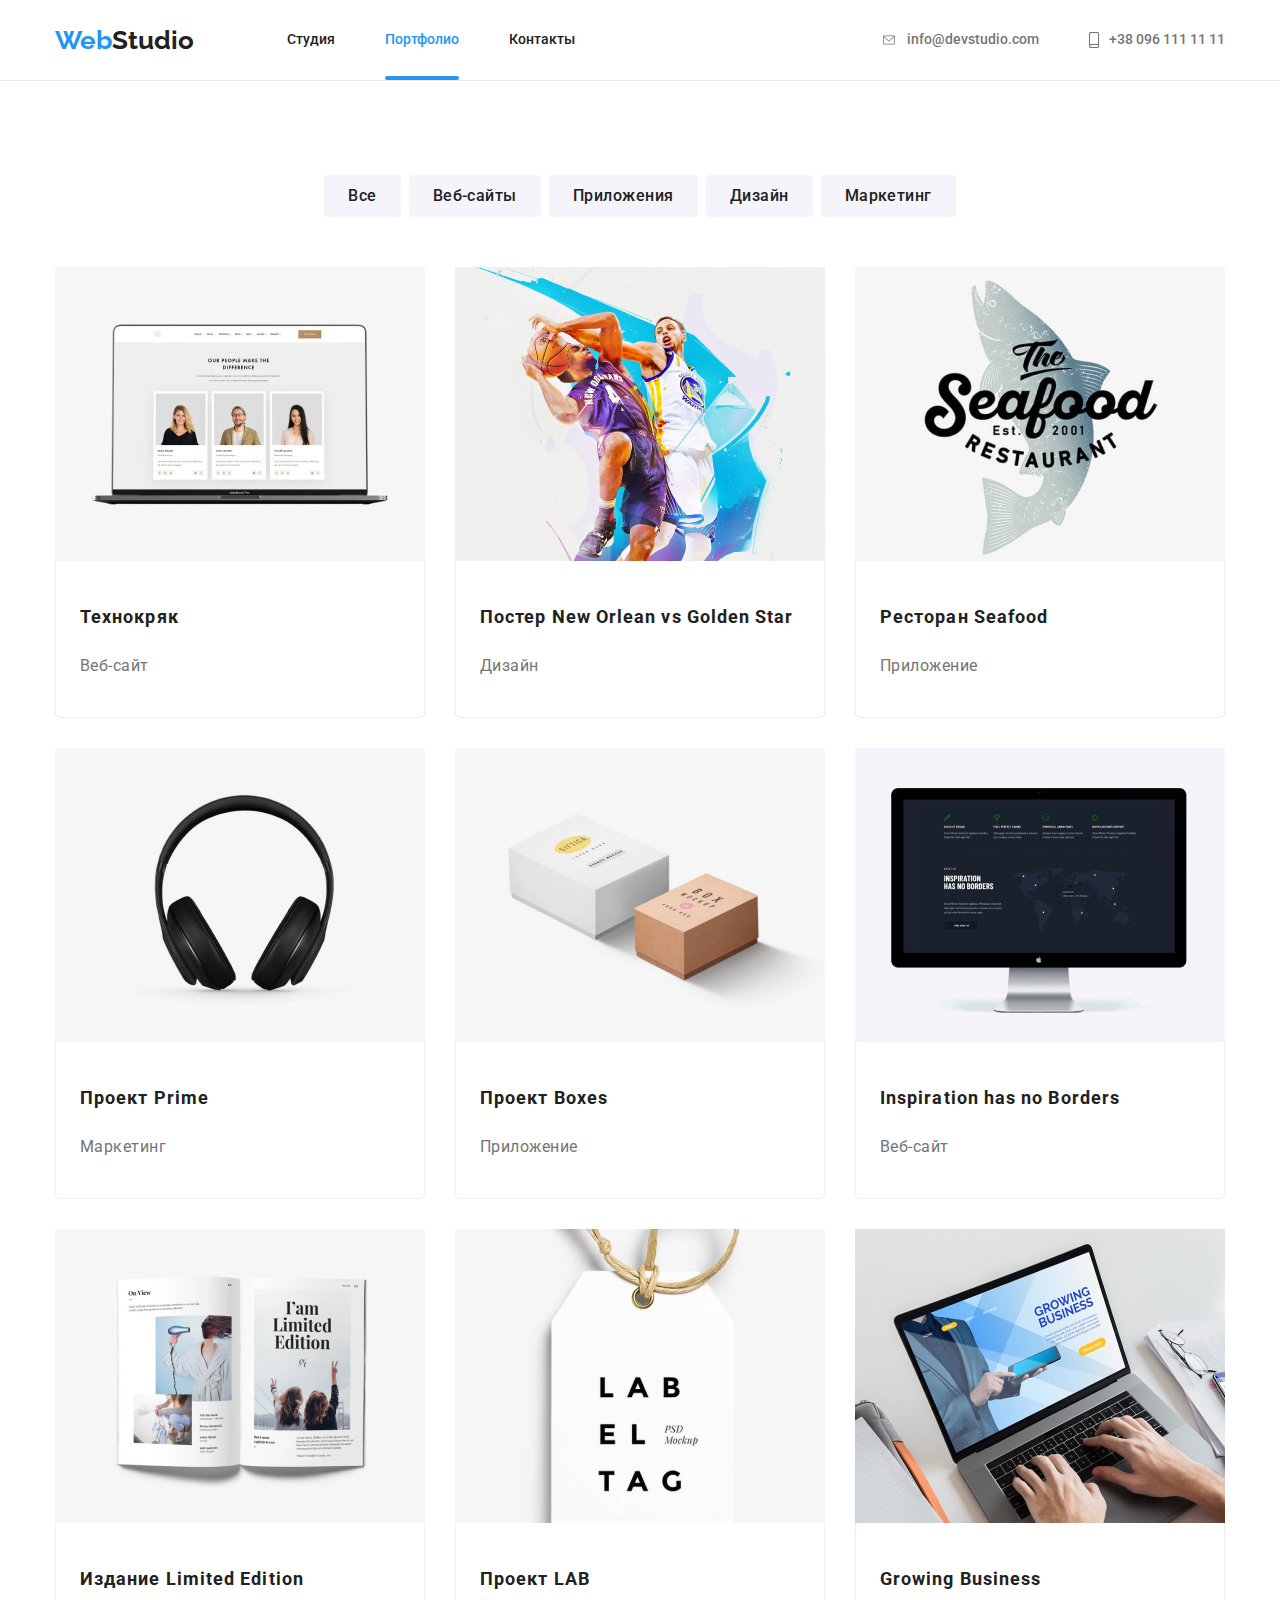
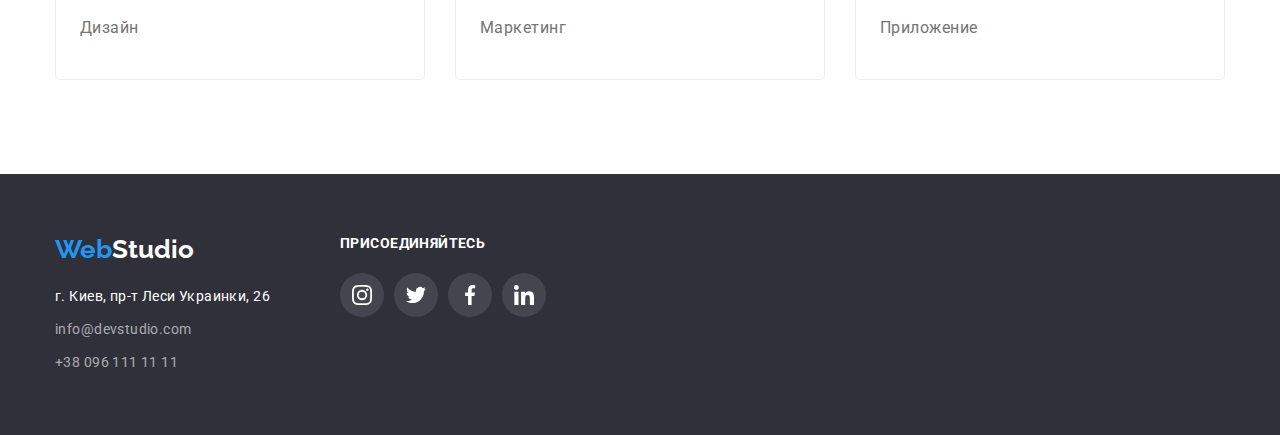
==== portfolio.html @ c96babc4 "add all files from goit-markup-hw-05" ====
<!DOCTYPE html>
<html lang="ru">
<head>
    <meta charset="UTF-8">
    <meta name="viewport" content="width=device-width, initial-scale=1.0">
    <title>Document</title>
    <link rel="preconnect" href="https://fonts.gstatic.com">
    <link rel="preconnect" href="https://fonts.gstatic.com">
    <link href="https://fonts.googleapis.com/css2?family=Raleway:wght@700&family=Roboto:wght@400;500;700;900&display=swap"
        rel="stylesheet">
        <link rel="stylesheet" href="https://cdnjs.cloudflare.com/ajax/libs/modern-normalize/0.6.0/modern-normalize.min.css">
    <link rel="stylesheet" href="./css/style.css">
</head>
<body>

    <!-- Шапка сайта -->
    <header>
        <div class="container">
        <nav class="main-nav">
            <a href="" class="logo"><span class="logo-web">Web</span>Studio</a>
            <ul class="list-nav">
                <li class="item"><a href="./index.html" class="link transition">Студия</a></li>
                <li class="item"><a href="./portfolio.html" class="link transition current">Портфолио</a></li>
                <li class="item"><a href="" class="link transition">Контакты</a></li>
            </ul>
            <ul class="contact-nav">
              <li class="item">
                <a href="info@devstudio.com" class="link transition">
                  <svg class="envelope-icon">
                    <use href="./images/symbol-defs-1.svg#icon-envelope-hover"></use>
                  </svg>
                  <p class="contact-name">info@devstudio.com</p>
                </a>
              </li>
              <li class="item">
                <a href="tel:+380961111111" class="link transition">
                  <svg class="smartphone-icon">
                    <use href="./images/symbol-defs-1.svg#icon-smartphone"></use>
                  </svg>
                  <p class="contact-name">+38 096 111 11 11</p>
                </a>
              </li>
            </ul>
        </nav>
        </div>
    </header>

 <main>

 <!-- Section Hero Portfolio -->
  <section class="portfolio-hero">
    <!-- <h1></h1> -->
    <div class="container">
      <ul class="portfolio-list-button">
        <li class="button-item">
            <button type="button" class="button-portfolio transition">Все</button>
        </li>
        <li class="button-item">
            <button type="button" class="button-portfolio transition">Веб-сайты</button>
        </li>
        <li class="button-item">
            <button type="button" class="button-portfolio transition">Приложения</button>
        </li>
        <li class="button-item">
            <button type="button" class="button-portfolio transition">Дизайн</button>
        </li>
        <li class="button-item">
            <button type="button" class="button-portfolio transition">Маркетинг</button>
        </li>
      </ul>

      <ul class="portfolio-list">
        <li class="portfolio-item transition">
           <div class="card">
             <a href="" class="link-portfolio">
                  <div class="portfolio-thumb">
                    <img class="card-image" src="./images/img-1.jpg" alt="" width="370">
                    <div class="portfolio-overlay transition">
                      <p class="text-overlay">
                        Технокряк это современная
                        площадка распространения
                        коронавируса. Компании
                        используют эту платформу для
                        цифрового шпионажа и атак на
                        защищённые сервера конкурентов.
                      </p>
                    </div>
                  </div>
                <div class="card-content">
                  <h3 class="portfolio-title">Технокряк</h3>
                  <p class="portfolio-description">Веб-сайт</p>
                </div>
             </a>
           </div>
        </li>
        <li class="portfolio-item transition">
            <div class="card">
            <a href="" class="link-portfolio">
              <div class="portfolio-thumb">
                <img class="card-image" src="./images/img-2.jpg" alt="" width="370">
                <div class="portfolio-overlay transition">
                  <p class="text-overlay">
                    Технокряк это современная
                    площадка распространения
                    коронавируса. Компании
                    используют эту платформу для
                    цифрового шпионажа и атак на
                    защищённые сервера конкурентов.
                  </p>
                </div>
              </div>
            <div class="card-content">
              <h3 class="portfolio-title">Постер New Orlean vs Golden Star</h3>
              <p class="portfolio-description">Дизайн</p>
            </div>
            </a>
            </div>
        </li>
        <li class="portfolio-item transition">
            <div class="card">
            <a href="" class="link-portfolio">
              <div class="portfolio-thumb">
                <img class="card-image" src="./images/img-3.jpg" alt="" width="370">
                <div class="portfolio-overlay transition">
                  <p class="text-overlay">
                    Технокряк это современная
                    площадка распространения
                    коронавируса. Компании
                    используют эту платформу для
                    цифрового шпионажа и атак на
                    защищённые сервера конкурентов.
                  </p>
                </div>
              </div>
            <div class="card-content">
              <h3 class="portfolio-title">Ресторан Seafood</h3>
              <p class="portfolio-description">Приложение</p>
            </div>
            </a>
            </div>
        </li>
        <li class="portfolio-item transition">
            <div class="card">
              <a href="" class="link-portfolio">
                <div class="portfolio-thumb">
                  <img class="card-image" src="./images/img-4.jpg" alt="" width="370">
                  <div class="portfolio-overlay transition">
                     <p class="text-overlay">
                        Технокряк это современная
                        площадка распространения
                        коронавируса. Компании
                        используют эту платформу для
                        цифрового шпионажа и атак на
                        защищённые сервера конкурентов.
                     </p>
                  </div>
               </div>
            <div class="card-content">
              <h3 class="portfolio-title">Проект Prime</h3>
              <p class="portfolio-description">Маркетинг</p>
            </div>
            </a>
            </div>
        </li>
        <li class="portfolio-item transition">
            <div class="card">
            <a href="" class="link-portfolio">
            <div class="portfolio-thumb">
              <img class="card-image" src="./images/img-5.jpg" alt="" width="370">
              <div class="portfolio-overlay transition">
                <p class="text-overlay">
                  Технокряк это современная
                  площадка распространения
                  коронавируса. Компании
                  используют эту платформу для
                  цифрового шпионажа и атак на
                  защищённые сервера конкурентов.
                </p>
              </div>
            </div>
            <div class="card-content">
              <h3 class="portfolio-title">Проект Boxes</h3>
              <p class="portfolio-description">Приложение</p>
            </div>
            </a>
            </div>
        </li>
        <li class="portfolio-item transition">
            <div class="card">
            <a href="" class="link-portfolio">
            <div class="portfolio-thumb">
              <img class="card-image" src="./images/img-6.jpg" alt="" width="370">
              <div class="portfolio-overlay transition">
                <p class="text-overlay">
                  Технокряк это современная
                  площадка распространения
                  коронавируса. Компании
                  используют эту платформу для
                  цифрового шпионажа и атак на
                  защищённые сервера конкурентов.
                </p>
              </div>
            </div>
            <div class="card-content">
              <h3 class="portfolio-title">Inspiration has no Borders</h3>
              <p class="portfolio-description">Веб-сайт</p>
            </div>
            </a>
            </div>
        </li>
        <li class="portfolio-item transition">
            <div class="card">
            <a href="" class="link-portfolio">
              <div class="portfolio-thumb">
                <img class="card-image" src="./images/img-7.jpg" alt="" width="370">
                <div class="portfolio-overlay transition">
                  <p class="text-overlay">
                    Технокряк это современная
                    площадка распространения
                    коронавируса. Компании
                    используют эту платформу для
                    цифрового шпионажа и атак на
                    защищённые сервера конкурентов.
                  </p>
                </div>
              </div>
            <div class="card-content">
              <h3 class="portfolio-title">Издание Limited Edition</h3>
              <p class="portfolio-description">Дизайн</p>
            </div>
            </a>
            </div>
        </li>
        <li class="portfolio-item transition">
            <div class="card">
            <a href="" class="link-portfolio">
              <div class="portfolio-thumb">
                <img class="card-image" src="./images/img-8.jpg" alt="" width="370">
                <div class="portfolio-overlay transition">
                  <p class="text-overlay">
                    Технокряк это современная
                    площадка распространения
                    коронавируса. Компании
                    используют эту платформу для
                    цифрового шпионажа и атак на
                    защищённые сервера конкурентов.
                  </p>
                </div>
              </div>
            <div class="card-content">
              <h3 class="portfolio-title">Проект LAB</h3>
              <p class="portfolio-description">Маркетинг</p>
            </div>
            </a>
            </div>
        </li>
        <li class="portfolio-item transition">
            <div class="card">
            <a href="" class="link-portfolio">
            <div class="portfolio-thumb">
              <img class="card-image" src="./images/img-9.jpg" alt="" width="370">
              <div class="portfolio-overlay transition">
                <p class="text-overlay">
                  Технокряк это современная
                  площадка распространения
                  коронавируса. Компании
                  используют эту платформу для
                  цифрового шпионажа и атак на
                  защищённые сервера конкурентов.
                </p>
              </div>
            </div>
            <div class="card-content">
              <h3 class="portfolio-title">Growing Business</h3>
              <p class="portfolio-description">Приложение</p>
            </div>
            </a>
            </div>
        </li>
      </ul>
    </div>
</section>
 </main>

<!-- Футер -->
<footer class="footer">
  <div class="container footer-container">
    <div>
      <a href="" class="logo"><span class="logo-web">Web</span><span class="logo-studio">Studio</span>
      </a>
      <address class="address">
        <ul class="address-footer">
          <li class="contact-address">
            <p>г. Киев, пр-т Леси Украинки, 26</p>
          </li>
          <li class="footer-mail"><a href="">info@devstudio.com</a></li>
          <li><a href="">+38 096 111 11 11</a></li>
        </ul>
      </address>
    </div>
    <div class="footer-socials">
      <b class="join">Присоединяйтесь</b>
      <ul class="social-list">
        <li class="social-item">
          <a class="social-link transition" href="">
            <svg class="social-icon">
              <use href="./images/symbol-defs-1.svg#icon-instagram-2"></use>
            </svg>
          </a>
        </li>
        <li class="social-item">
          <a class="social-link transition" href="">
            <svg class="social-icon">
              <use href="./images/symbol-defs-1.svg#icon-twitter-2"></use>
            </svg>
          </a>
        </li>
        <li class="social-item">
          <a class="social-link transition" href="">
            <svg class="social-icon">
              <use href="./images/symbol-defs-1.svg#icon-facebook-1"></use>
            </svg>
          </a>
        </li>
        <li class="social-item">
          <a class="social-link transition" href="">
            <svg class="social-icon">
              <use href="./images/symbol-defs-1.svg#icon-linkedin-1"></use>
            </svg>
          </a>
        </li>
      </ul>
    </div>
  </div>
</footer>
</body>
</html>
---- css/style.css ----
:root {
  /* background */
  --primary-white-color: #ffffff;
  --c-dark-color: #2f303a;
  --c-light-grey-color: #f5f4fa;
  --link-accent-color: var(--accent-color);
  --social-icon-color: rgb(255, 255, 255, 0.1);
  --overlay-accent-color: rgba(33, 150, 243, 0.9);
  --backdrop-grey-color: rgb(47, 48, 58, 0.5);

  /* text */
  --primary-text-color: #212121;
  --title-text-color: #757575;
  --accent-color: #2196f3;
  --text-white-color: var(--primary-white-color);
  --text-black-color: #000000;
  --text-dark-color: rgb(255, 255, 255, 0.6);
  --main-icon-color: #afb1b8;
  --overlay-white-color: var(--primary-white-color);
  --section-work-color: rgba(47, 48, 58, 0.8);
}

/* Утилиты */

body {
  background-color: var(--primary-white-color);
  color: var(--primary-text-color);
  font-family: "Roboto", sans-serif;
}

a {
  color: inherit;
  text-decoration: none;
}

.transition {
  transition: color 250ms cubic-bezier(0.4, 0, 0.2, 1);
}

.container {
  width: 1200px;
  padding-left: 15px;
  padding-right: 15px;
  margin-left: auto;
  margin-right: auto;
  margin: 0 auto;
}

ul {
  padding: 0;
  margin: 0;
  list-style: none;
}

/* logo */

.logo {
  color: var(--primary-black-color);
  font-family: "Raleway", sans-serif;
  font-weight: 700;
  font-size: 26px;
  line-height: 1.19;
}

.logo-web {
  color: var(--accent-color);
}

.logo-studio {
  color: var(--text-white-color);
}

/* header */

.main-nav {
  display: flex;
  align-items: center;
}

.link {
  display: flex;
  align-items: center;
  padding-top: 32px;
  padding-bottom: 32px;
  font-weight: 500;
  font-size: 14px;
  line-height: 1.14;
}

.list-nav {
  display: flex;
  margin-left: 93px;
}

.list-nav .item:not(:last-child) {
  margin-right: 50px;
}

.contact-nav {
  display: flex;
  margin-left: auto;
  color: var(--title-text-color);
}

.contact-nav .item + .item {
  margin-left: 50px;
}

.link:hover,
.link:focus {
  color: var(--accent-color);
}

.list-nav .link.current {
  color: var(--accent-color);
}

.current {
  position: relative;
}

.current::after {
  content: "";
  position: absolute;
  left: 0;
  bottom: 0;
  width: 100%;
  height: 4px;
  background-color: var(--accent-color);
  border-radius: 2px;
}

.envelope-icon {
  margin-right: 10px;
  fill: currentColor;
  width: 16px;
  height: 12px;
}

.smartphone-icon {
  margin-right: 10px;
  fill: currentColor;
  width: 10px;
  height: 16px;
}

.contact-name {
  margin: 0;
}

/* Section Hero */

.section-hero {
  max-width: 1600px;
  height: 600px;
  padding: 200px 0;
  margin-left: auto;
  margin-right: auto;
  background-color: var(--c-dark-color);
  background-image: linear-gradient(
      to right,
      rgba(47, 48, 58, 0.4),
      rgba(47, 48, 58, 0.4)
    ),
    url("../images/Img31.jpg");
  background-repeat: no-repeat;
  background-position: center;
  background-size: cover;
  text-align: center;
}

.title-hero {
  margin-bottom: 30px;
  margin-top: 0;
  color: var(--text-white-color);
  font-weight: 900;
  font-size: 44px;
  line-height: 1.36;
  text-align: center;
  text-transform: uppercase;
  letter-spacing: 0.06em;
}

/* Section features */

.features {
  display: flex;
  padding-top: 94px;
  padding-bottom: 94px;
}

.container-icon {
  margin-bottom: 30px;
  padding: 25px 100px;
  height: 120px;
  background-color: var(--c-light-grey-color);
  border-radius: 4px;
}

.icon-feature {
  width: 70px;
  height: 70px;
  margin: 0;
}

.features .feature-item {
  width: 270px;
}

.features .feature-item:not(:last-child) {
  margin-right: 30px;
}

.title-feature {
  margin-top: 0;
  margin-bottom: 10px;
  font-weight: 700;
  font-size: 14px;
  line-height: 1.14;
  letter-spacing: 0.03em;
  text-transform: uppercase;
}

.feature-description {
  margin-top: 10px;
  color: var(--title-text-color);
  font-size: 14px;
  line-height: 1.71;
  letter-spacing: 0.03em;
}

/* Section Чем мы занимаемся */

.title-section-work {
  margin-bottom: 50px;
  margin-top: 0;
  font-weight: 700;
  font-size: 36px;
  line-height: 1.17;
  text-align: center;
  letter-spacing: 0.03em;
}

.list-work {
  display: flex;
  align-items: center;
  padding-bottom: 94px;
}

.item-work {
  position: relative;
}

.list-work .item-work:not(:last-child) {
  margin-right: 30px;
}

.text-work {
  position: absolute;
  bottom: 0;
  margin: 0;
  padding-top: 27px;
  padding-bottom: 27px;
  height: 70px;
  width: 100%;
  font-weight: 700;
  font-size: 14px;
  line-height: 1.14;
  text-align: center;
  letter-spacing: 0.03em;
  text-transform: uppercase;

  color: var(--text-white-color);
  background-color: var(--section-work-color);
}

/* Section our team */

.team {
  background-color: var(--c-light-grey-color);
}

.title-section {
  margin-bottom: 50px;
  margin-top: 0;
  padding-top: 94px;
  font-weight: 700;
  font-size: 36px;
  line-height: 1.17;
  text-align: center;
  letter-spacing: 0.03em;
}

.team-list {
  display: flex;
  align-items: center;
  padding-bottom: 94px;
}

.team-list .team-item:not(:last-child) {
  margin-right: 30px;
}

.team-item {
  padding-bottom: 30px;
  height: 428px;
  background-color: var(--primary-white-color);
  box-shadow: 0px 1px 3px rgba(0, 0, 0, 0.12), 0px 1px 1px rgba(0, 0, 0, 0.14),
    0px 2px 1px rgba(0, 0, 0, 0.2);
}

.title-team {
  margin-top: 30px;
  margin-bottom: 10px;
  font-weight: 500;
  font-size: 16px;
  line-height: 1.19;
  letter-spacing: 0.03em;
  text-align: center;
}

.team-profession {
  margin-top: 0;
  color: var(--title-text-color);
  font-size: 16px;
  line-height: 1.19;
  letter-spacing: 0.03em;
  text-align: center;
}

.button {
  display: inline-block;
  padding: 10px 32px;
  background-color: var(--accent-color);
  color: var(--text-white-color);
  font-weight: 700;
  font-size: 16px;
  line-height: 1.87;
  letter-spacing: 0.06em;
  border-radius: 4px;
  border: none;
  cursor: pointer;
}

/* Modal */

.backdrop {
  position: fixed;
  top: 0;
  left: 0;
  width: 100%;
  height: 100%;
  background-color: var(--backdrop-grey-color);

  opacity: 1;
  transition: opacity 250ms cubic-bezier(0.4, 0, 0.2, 1);
}

.backdrop.is-hidden {
  opacity: 0;
  pointer-events: none;
}

.backdrop.is-hidden .modal {
  transform: translate(-50%, -50%) scale(0.9);
}

.modal {
  position: absolute;
  top: 50%;
  left: 50%;

  min-width: 528px;
  min-height: 581px;
  background-color: var(--primary-white-color);
  box-shadow: 0px 1px 3px rgba(0, 0, 0, 0.12), 0px 1px 1px rgba(0, 0, 0, 0.14),
    0px 2px 1px rgba(0, 0, 0, 0.2);
  border-radius: 4px;

  transform: translate(-50%, -50%) scale(1);
  transition: transform 250ms cubic-bezier(0.4, 0, 0.2, 1);
}

.button-close {
  position: absolute;
  top: 8px;
  right: 8px;
  width: 30px;
  height: 30px;
  background-color: var(--primary-white-color);
  border: 1px solid rgba(0, 0, 0, 0.1);
  border-radius: 50%;
  cursor: pointer;
}

.list-team-icon {
  display: flex;
  margin-left: 32px;
  margin-right: 32px;
  margin-bottom: 30px;
}

.list-team-icon .list-icon:not(:last-child) {
  margin-right: 10px;
}

.list-icon {
  width: 44px;
  height: 44px;
}

.link-icon {
  display: flex;
  align-items: center;
  justify-content: center;
  width: 44px;
  height: 44px;
  border-radius: 50%;
}

.link-icon {
  background-color: var(--primary-white-color);
  fill: var(--main-icon-color);
  transition-property: background-color;
}

.link-icon:hover,
.link-icon:focus {
  background-color: var(--link-accent-color);
  fill: var(--text-white-color);
}

.team-icon {
  width: 20px;
  height: 20px;
}

/* Clients Section */

.client-list {
  display: flex;
  padding-bottom: 94px;
}

.client-item {
  width: 170px;
  height: 90px;
}

.client-item:not(:last-child) {
  margin-right: 30px;
}

.client-link {
  display: flex;
  justify-content: center;
  align-items: center;
  border: 1px solid #afb1b8;
  box-sizing: border-box;
  border-radius: 4px;
  height: 100%;
  fill: var(--main-icon-color);
  transition-property: border-color;
}

.client-link:hover,
.client-link:focus {
  fill: var(--accent-color);
  border-color: var(--accent-color);
}

/* Footer */

.footer {
  background-color: var(--c-dark-color);
  padding-top: 60px;
  padding-bottom: 60px;
}

.footer-container {
  display: flex;
}

.address {
  display: flex;
  flex-direction: column;
}

.address-footer {
  color: var(--text-dark-color);
  font-style: normal;
  font-size: 14px;
  line-height: 1.71;
  letter-spacing: 0.03em;
}

.contact-address {
  margin-top: 20px;
  margin-bottom: 9px;
  color: var(--text-white-color);
}

.contact-address p {
  margin: 0;
}

.footer-mail {
  margin-bottom: 9px;
}

.footer-socials {
  margin-left: 70px;
}

.social-link {
  display: flex;
  align-items: center;
  justify-content: center;
  width: 44px;
  height: 44px;
  border-radius: 50%;
  background-color: var(--social-icon-color);
  transition-property: background-color;
}

.social-link:hover,
.social-link:focus {
  background-color: var(--link-accent-color);
}

.join {
  font-family: Roboto;
  font-style: normal;
  font-weight: 700;
  font-size: 14px;
  line-height: 1.14;
  letter-spacing: 0.03em;
  text-transform: uppercase;
  color: var(--text-white-color);
}

.social-list {
  display: flex;
  margin-top: 20px;
}

.social-list .social-item:not(:last-child) {
  margin-right: 10px;
}

.social-item {
  width: 44px;
  height: 44px;
}

.social-icon {
  width: 20px;
  height: 20px;
}

/* Section Hero Portfolio */

.portfolio-hero {
  padding-top: 94px;
  border-top: 1px solid #ececec;
}

.portfolio-list {
  display: flex;
  flex-wrap: wrap;
  padding-bottom: 94px;
}

.portfolio-item {
  width: calc((100% - 60px) / 3);
  margin-right: 30px;
  margin-bottom: 30px;
  transition-property: box-shadow;
}

.portfolio-item:hover,
.portfolio-item:focus {
  box-shadow: 0px 1px 1px rgba(0, 0, 0, 0.12), 0px 4px 4px rgba(0, 0, 0, 0.06),
    1px 4px 6px rgba(0, 0, 0, 0.16);
}

.portfolio-item:nth-child(3n) {
  margin-right: 0;
}

.portfolio-item:nth-last-child(-n + 3) {
  margin-bottom: 0;
}

.link-portfolio {
  display: block;
}

.portfolio-title {
  margin-bottom: 4px;
  color: var(--primary-text-color);
  font-weight: 700;
  font-size: 18px;
  line-height: 2;
  letter-spacing: 0.06em;
}

.portfolio-description {
  color: var(--title-text-color);
  font-weight: 400;
  font-size: 16px;
  line-height: 1.88;
  letter-spacing: 0.03em;
}

/* Button Portfolio */

.portfolio-list-button {
  display: flex;
  justify-content: center;
  margin-bottom: 50px;
}

.button-portfolio {
  padding: 6px 22px;
  background-color: var(--c-light-grey-color);
  color: var(--primary-text-color);
  font-family: inherit;
  font-weight: 500;
  font-size: 16px;
  line-height: 1.62;
  letter-spacing: 0.03em;
  border-radius: 4px;
  border-color: transparent;
  transition-property: background-color;
}

.button-portfolio:hover,
.button-portfolio:focus {
  background-color: var(--accent-color);
  color: var(--text-white-color);
}

.portfolio-list-button .button-item:not(:last-child) {
  margin-right: 8px;
}

/* Card */

.card {
  width: 370px;
  border-top-left-radius: 5px;
  border-top-right-radius: 5px;
}

.portfolio-thumb {
  position: relative;
  overflow: hidden;
}

.portfolio-overlay {
  position: absolute;
  top: 0;
  left: 0;
  width: 100%;
  height: 100%;
  background-color: var(--overlay-accent-color);
  transform: translateY(100%);
  opacity: 0;
  transition-property: transform;
}

.portfolio-overlay:hover {
  opacity: 1;
}

.card:hover .portfolio-overlay {
  transform: translateY(0);
  opacity: 1;
}

.text-overlay {
  display: flex;
  padding: 63px 24px;
  font-family: Roboto;
  font-style: normal;
  font-weight: 400;
  font-size: 18px;
  line-height: 1.55;
  letter-spacing: 0.03em;
  color: var(--overlay-white-color);

  position: absolute;
  transition: transform 250ms cubic-bezier(0.4, 0, 0.2, 1);
}

.card-image {
  display: block;
}

.card-content {
  padding: 20px 24px;
  background-color: var(--primary-white-color);
  border-bottom: 1px solid #eeeeee;
  border-left: 1px solid #eeeeee;
  border-right: 1px solid #eeeeee;
  box-sizing: border-box;
  border-bottom-right-radius: 5px;
  border-bottom-left-radius: 5px;
}
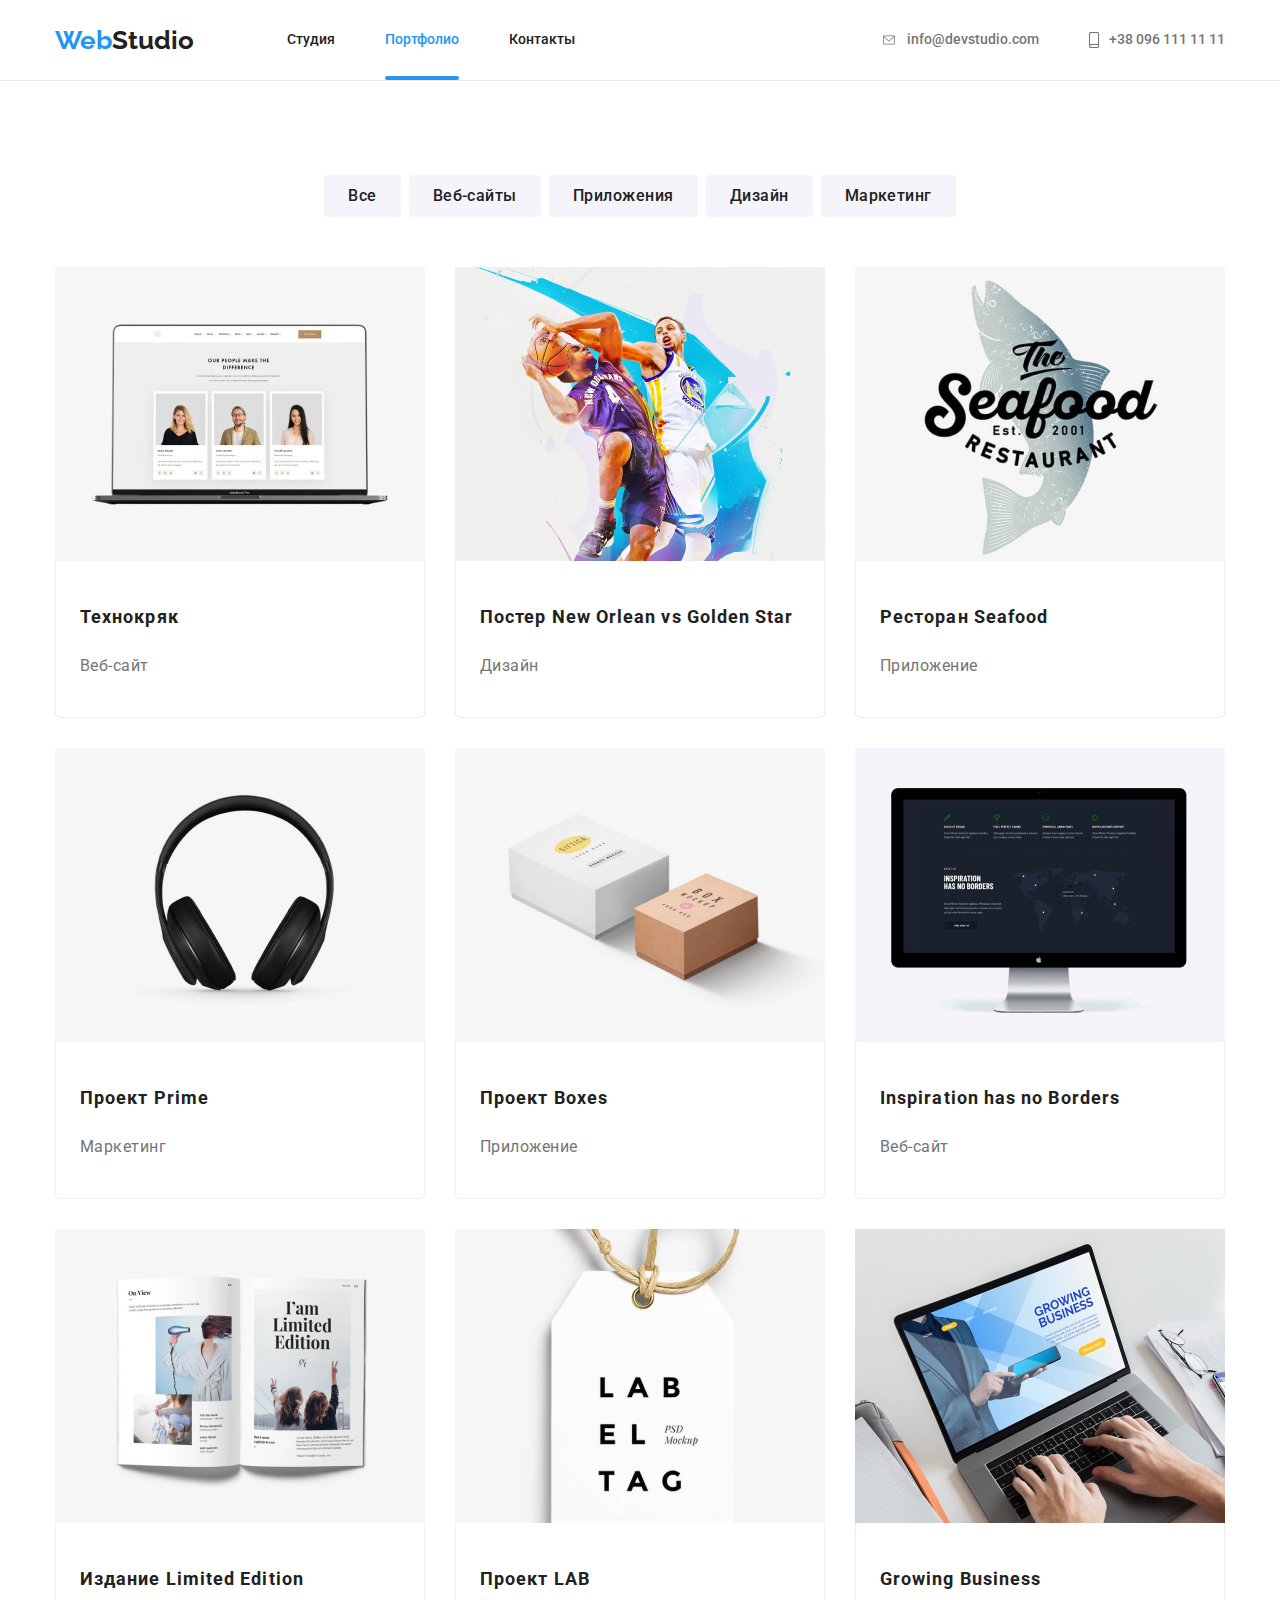
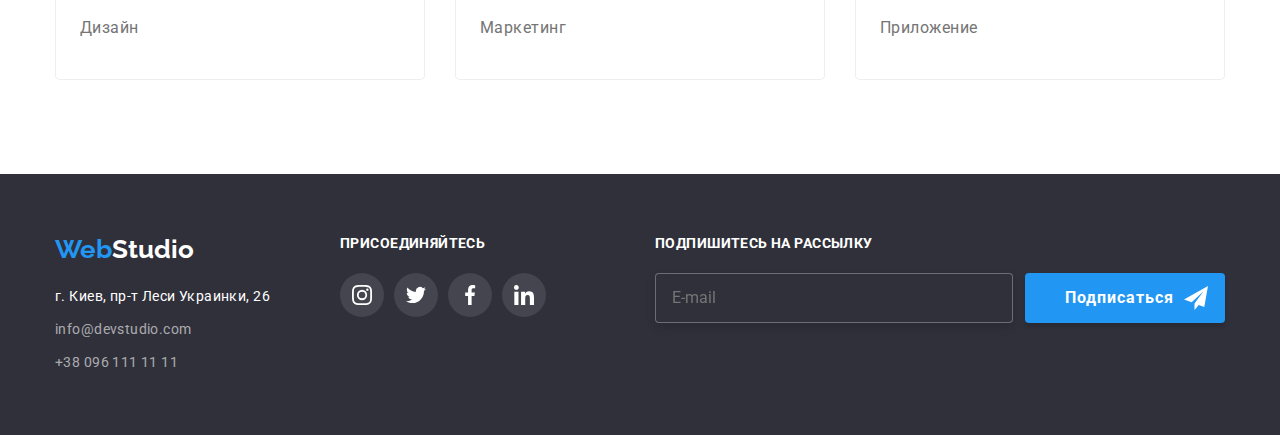
==== commit eacf631c: "add form to footer to portfolio.html" ====
--- a/portfolio.html
+++ b/portfolio.html
@@ -331,6 +331,18 @@
         </li>
       </ul>
     </div>
+    <form class="footer-form">
+      <b class="join">Подпишитесь на рассылку</b>
+      <div class="form-mail">
+        <input class="footer-input" type="email" name="mail" placeholder="E-mail" id="mail">
+        <button type="button" class="footer-button">
+          Подписаться
+          <svg class="form-icon">
+            <use href="./images/symbol-defs-1.svg#icon-icon-send"></use>
+          </svg>
+        </button>
+      </div>
+    </form>
   </div>
 </footer>
 </body>
--- a/css/style.css
+++ b/css/style.css
@@ -7,6 +7,7 @@
   --social-icon-color: rgb(255, 255, 255, 0.1);
   --overlay-accent-color: rgba(33, 150, 243, 0.9);
   --backdrop-grey-color: rgb(47, 48, 58, 0.5);
+  --form-icon-color: var(--primary-text-color);
 
   /* text */
   --primary-text-color: #212121;
@@ -181,6 +182,20 @@
   letter-spacing: 0.06em;
 }
 
+.button {
+  display: inline-block;
+  padding: 10px 32px;
+  background-color: var(--accent-color);
+  color: var(--text-white-color);
+  font-weight: 700;
+  font-size: 16px;
+  line-height: 1.87;
+  letter-spacing: 0.06em;
+  border-radius: 4px;
+  border: none;
+  cursor: pointer;
+}
+
 /* Section features */
 
 .features {
@@ -328,20 +343,6 @@
   text-align: center;
 }
 
-.button {
-  display: inline-block;
-  padding: 10px 32px;
-  background-color: var(--accent-color);
-  color: var(--text-white-color);
-  font-weight: 700;
-  font-size: 16px;
-  line-height: 1.87;
-  letter-spacing: 0.06em;
-  border-radius: 4px;
-  border: none;
-  cursor: pointer;
-}
-
 /* Modal */
 
 .backdrop {
@@ -379,6 +380,162 @@
 
   transform: translate(-50%, -50%) scale(1);
   transition: transform 250ms cubic-bezier(0.4, 0, 0.2, 1);
+}
+
+/* Form */
+
+.form {
+  width: 448px;
+  margin: 40px;
+  padding-left: 0;
+}
+
+.form-feedback {
+  margin-top: 0;
+  margin-bottom: 12px;
+  font-weight: 700;
+  font-size: 20px;
+  line-height: 1.15;
+  letter-spacing: 0.03em;
+}
+
+.form-field {
+  display: flex;
+  flex-direction: column;
+  margin-bottom: 10px;
+}
+
+.form-field label {
+  margin-bottom: 4px;
+  text-align: left;
+  font-weight: 400;
+  font-size: 12px;
+  line-height: 1.17;
+  letter-spacing: 0.01em;
+  color: var(--title-text-color);
+}
+
+.form-input input {
+  width: 100%;
+  height: 40px;
+  margin: 0;
+  padding-left: 42px;
+  border: 1px solid rgba(33, 33, 33, 0.2);
+  border-radius: 4px;
+  cursor: pointer;
+  outline: transparent;
+  transition: border-color 250ms cubic-bezier(0.4, 0, 0.2, 1);
+}
+
+.form-input input:focus {
+  border: 1px solid var(--accent-color);
+}
+
+.form-input {
+  position: relative;
+}
+
+.icon-form {
+  position: absolute;
+  top: 50%;
+  left: 15px;
+  transform: translateY(-50%);
+  fill: var(--form-icon-color);
+  transition: fill 250ms cubic-bezier(0.4, 0, 0.2, 1);
+}
+
+.form-input:focus ~ .icon-form {
+  fill: var(--link-accent-color);
+}
+
+textarea {
+  resize: none;
+  width: 100%;
+  border: 1px solid rgba(33, 33, 33, 0.2);
+  border-radius: 4px;
+  transition: border-color 250ms cubic-bezier(0.4, 0, 0.2, 1);
+}
+
+.comment:focus {
+  outline: none;
+  border: 1px solid var(--accent-color);
+}
+
+.comment {
+  width: 448px;
+  height: 120px;
+  padding: 12px 16px;
+  font-weight: 400;
+  font-size: 12px;
+  line-height: 1.17;
+  letter-spacing: 0.01em;
+}
+
+.comment::placeholder {
+  color: rgba(117, 117, 117, 0.5);
+}
+
+.form-policy {
+  display: inline-block;
+  margin-top: 10px;
+  margin-bottom: 30px;
+  font-weight: 400;
+  font-size: 14px;
+  line-height: 1.71;
+  letter-spacing: 0.03em;
+  color: var(--title-text-color);
+}
+
+.checkbox {
+  position: absolute;
+  width: 1px;
+  height: 1px;
+  margin: -1px;
+  border: 0;
+  padding: 0;
+  clip: rect(0 0 0 0);
+  overflow: hidden;
+}
+
+.form-policy a {
+  margin-left: 5px;
+  text-decoration: underline;
+  color: var(--accent-color);
+}
+
+.policy-checkbox {
+  display: flex;
+  align-items: center;
+}
+
+.policy-checkbox::before {
+  display: inline-block;
+  content: "";
+  width: 16px;
+  height: 15px;
+  margin-right: 8px;
+  background-image: url(../images/square.svg);
+}
+
+.checkbox:checked + .policy-checkbox::before {
+  background-color: var(--accent-color);
+  background-image: url(../images/check.svg);
+  transition: background-color 250ms cubic-bezier(0.4, 0, 0.2, 1);
+}
+
+.form-button {
+  display: inline-block;
+  padding: 10px 55px 10px 56px;
+  background-color: var(--accent-color);
+  color: var(--text-white-color);
+  font-weight: 700;
+  font-size: 16px;
+  line-height: 1.87;
+  letter-spacing: 0.06em;
+  box-shadow: 0px 4px 4px rgba(0, 0, 0, 0.15);
+  border-radius: 4px;
+  border: none;
+  cursor: pointer;
 }
 
 .button-close {
@@ -391,6 +548,12 @@
   border: 1px solid rgba(0, 0, 0, 0.1);
   border-radius: 50%;
   cursor: pointer;
+  transition: fill 250ms cubic-bezier(0.4, 0, 0.2, 1);
+}
+
+.button-close:hover,
+.button-close:focus {
+  fill: var(--accent-color);
 }
 
 .list-team-icon {
@@ -510,6 +673,7 @@
 
 .footer-socials {
   margin-left: 70px;
+  margin-right: 93px;
 }
 
 .social-link {
@@ -556,6 +720,63 @@
 .social-icon {
   width: 20px;
   height: 20px;
+}
+
+/* Footer Form */
+
+.footer-form {
+  margin-left: auto;
+  width: 570px;
+}
+
+.form-mail {
+  display: flex;
+  align-items: center;
+  margin-top: 20px;
+}
+
+.footer-input {
+  display: flex;
+  justify-content: center;
+  align-items: flex-start;
+  width: 358px;
+  height: 50px;
+  padding-top: 15px;
+  padding-bottom: 15px;
+  padding-left: 16px;
+  border: 1px solid rgba(255, 255, 255, 0.3);
+  filter: drop-shadow(0px 4px 4px rgba(0, 0, 0, 0.15));
+  border-radius: 4px;
+
+  background-color: var(--c-dark-color);
+}
+
+.footer-button {
+  display: flex;
+  justify-content: center;
+  align-items: center;
+  padding-left: 29px;
+  padding-top: 10px;
+  padding-bottom: 10px;
+  margin-left: 12px;
+  width: 200px;
+  height: 50px;
+  background-color: var(--accent-color);
+  color: var(--text-white-color);
+  font-weight: 700;
+  font-size: 16px;
+  line-height: 1.87;
+  letter-spacing: 0.06em;
+  box-shadow: 0px 4px 4px rgba(0, 0, 0, 0.15);
+  border-radius: 4px;
+  border: none;
+  cursor: pointer;
+}
+
+.form-icon {
+  width: 24px;
+  height: 24px;
+  margin-left: 10px;
 }
 
 /* Section Hero Portfolio */
